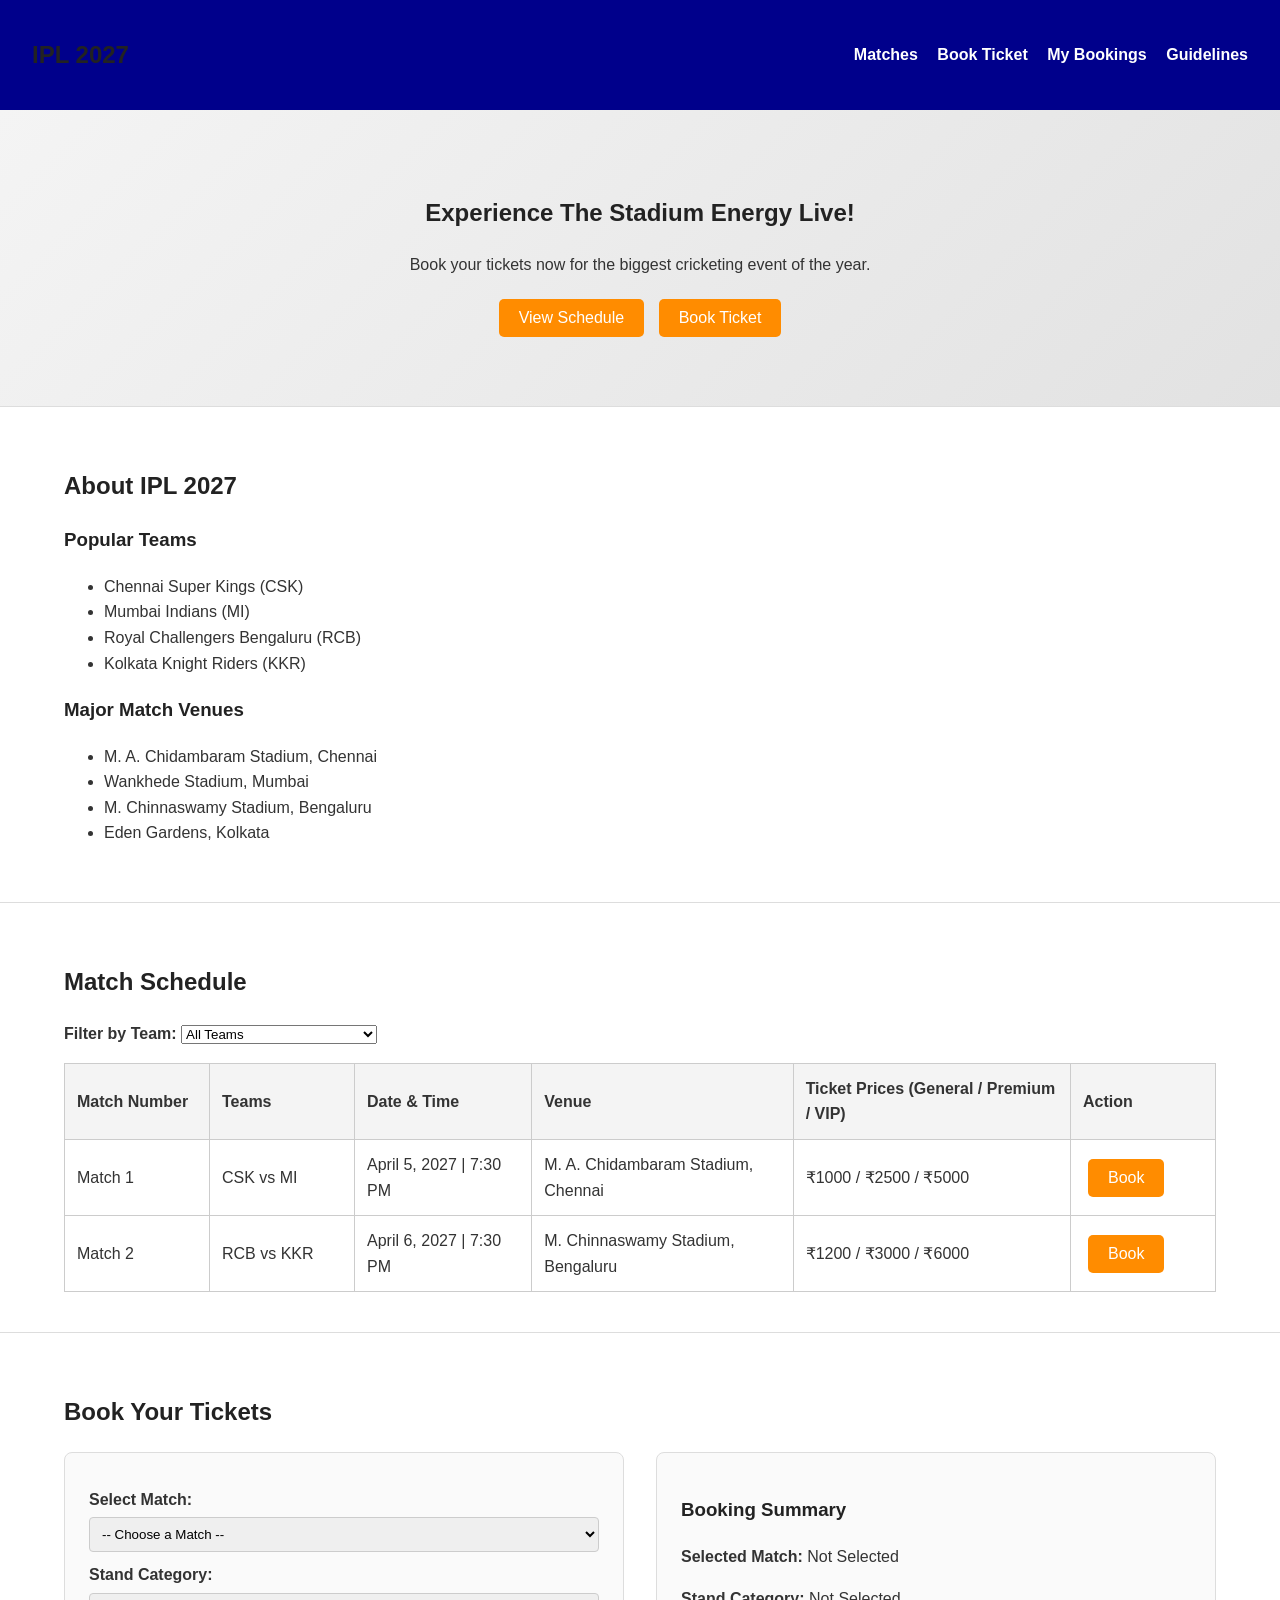
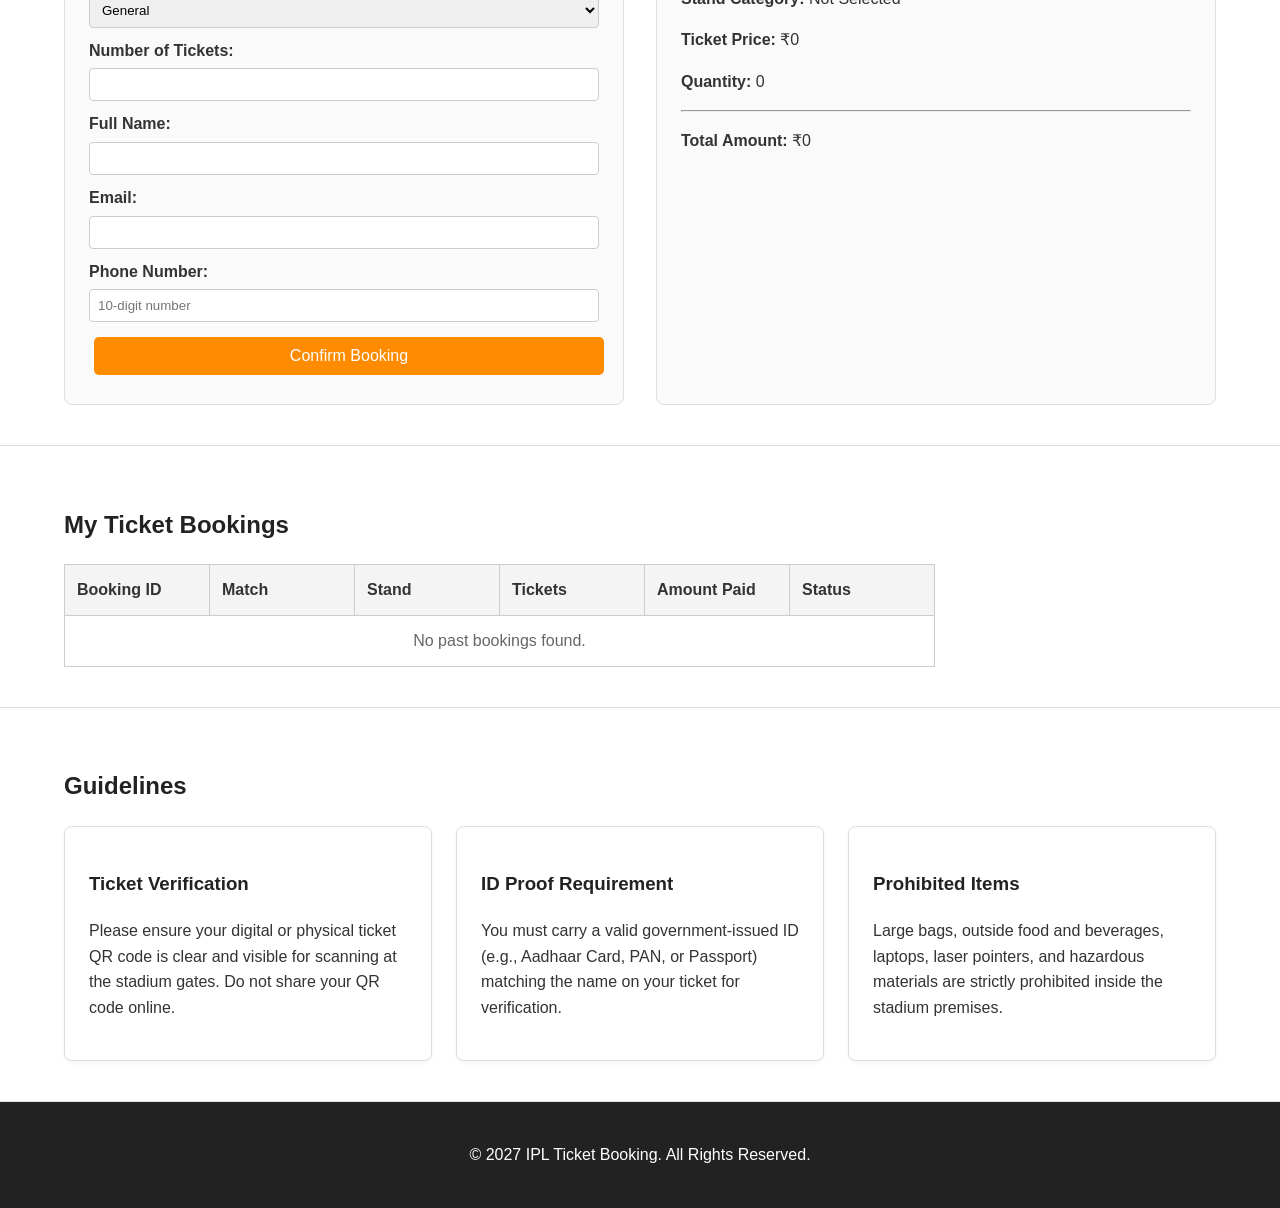
==== index.html @ 69b537b4 "Add styles.css styling and update IPL 2026 ticket booking UI" ====
<!DOCTYPE html>
<html lang="en">
<head>
    <meta charset="UTF-8">
    <meta name="viewport" content="width=device-width, initial-scale=1.0">
    <title>IPL Ticket Booking 2027</title>
    <style>
        /* Basic styling for responsiveness and layout */
        body { font-family: Arial, sans-serif; margin: 0; padding: 0; line-height: 1.6; color: #333; }
        header { background: #00008b; color: #fff; padding: 1rem 2rem; display: flex; justify-content: space-between; align-items: center; flex-wrap: wrap; }
        nav a { color: #fff; margin-left: 15px; text-decoration: none; font-weight: bold; }
        nav a:hover { text-decoration: underline; }
        section { padding: 2.5rem 5%; border-bottom: 1px solid #ddd; }
        h1, h2, h3 { color: #222; }
        
        /* Banner Section */
        #banner { background: linear-gradient(135deg, #f4f4f4, #e2e2e2); text-align: center; padding: 4rem 2rem; }
        button { padding: 10px 20px; margin: 5px; background: #ff8c00; border: none; color: white; cursor: pointer; font-size: 1rem; border-radius: 5px; }
        button:hover { background: #e07b00; }

        /* Tables */
        table { width: 100%; border-collapse: collapse; margin-top: 1rem; overflow-x: auto; display: block; }
        th, td { border: 1px solid #ccc; padding: 12px; text-align: left; min-width: 120px; }
        th { background: #f4f4f4; }

        /* Booking Section */
        .booking-container { display: flex; flex-wrap: wrap; gap: 2rem; margin-top: 1rem; }
        .booking-form, .booking-summary { flex: 1; min-width: 300px; background: #fafafa; padding: 1.5rem; border: 1px solid #ddd; border-radius: 8px; }
        form label { display: block; margin-top: 10px; font-weight: bold; }
        form input, form select { width: 100%; padding: 8px; margin-top: 5px; border: 1px solid #ccc; border-radius: 4px; box-sizing: border-box; }
        
        /* Guidelines Cards */
        .cards { display: flex; gap: 1.5rem; flex-wrap: wrap; margin-top: 1rem; }
        .card { flex: 1; min-width: 250px; background: #fff; padding: 1.5rem; border: 1px solid #ddd; border-radius: 8px; box-shadow: 0 2px 5px rgba(0,0,0,0.05); }

        footer { background: #222; color: #fff; text-align: center; padding: 1.5rem; }
    </style>
</head>
<body>

    <!-- Navigation Bar -->
    <header>
        <h2>IPL 2027</h2>
        <nav>
            <a href="#matches">Matches</a>
            <a href="#book-ticket">Book Ticket</a>
            <a href="#my-bookings">My Bookings</a>
            <a href="#guidelines">Guidelines</a>
        </nav>
    </header>

    <!-- Banner (Hero) Section -->
    <section id="banner">
        <h2>Experience The Stadium Energy Live!</h2>
        <p>Book your tickets now for the biggest cricketing event of the year.</p>
        <button onclick="location.href='#matches'">View Schedule</button>
        <button onclick="location.href='#book-ticket'">Book Ticket</button>
    </section>

    <!-- About IPL 2027 -->
    <section id="about">
        <h2>About IPL 2027</h2>
        
        <h3>Popular Teams</h3>
        <ul>
            <li>Chennai Super Kings (CSK)</li>
            <li>Mumbai Indians (MI)</li>
            <li>Royal Challengers Bengaluru (RCB)</li>
            <li>Kolkata Knight Riders (KKR)</li>
        </ul>

        <h3>Major Match Venues</h3>
        <ul>
            <li>M. A. Chidambaram Stadium, Chennai</li>
            <li>Wankhede Stadium, Mumbai</li>
            <li>M. Chinnaswamy Stadium, Bengaluru</li>
            <li>Eden Gardens, Kolkata</li>
        </ul>
    </section>

    <!-- Match Schedule Section -->
    <section id="matches">
        <h2>Match Schedule</h2>
        
        <label for="team-filter"><strong>Filter by Team: </strong></label>
        <select id="team-filter">
            <option value="all">All Teams</option>
            <option value="csk">Chennai Super Kings</option>
            <option value="mi">Mumbai Indians</option>
            <option value="rcb">Royal Challengers Bengaluru</option>
        </select>

        <table>
            <thead>
                <tr>
                    <th>Match Number</th>
                    <th>Teams</th>
                    <th>Date & Time</th>
                    <th>Venue</th>
                    <th>Ticket Prices (General / Premium / VIP)</th>
                    <th>Action</th>
                </tr>
            </thead>
            <tbody>
                <tr>
                    <td>Match 1</td>
                    <td>CSK vs MI</td>
                    <td>April 5, 2027 | 7:30 PM</td>
                    <td>M. A. Chidambaram Stadium, Chennai</td>
                    <td>₹1000 / ₹2500 / ₹5000</td>
                    <td><button onclick="location.href='#book-ticket'">Book</button></td>
                </tr>
                <tr>
                    <td>Match 2</td>
                    <td>RCB vs KKR</td>
                    <td>April 6, 2027 | 7:30 PM</td>
                    <td>M. Chinnaswamy Stadium, Bengaluru</td>
                    <td>₹1200 / ₹3000 / ₹6000</td>
                    <td><button onclick="location.href='#book-ticket'">Book</button></td>
                </tr>
            </tbody>
        </table>
    </section>

    <!-- Ticket Booking Section -->
    <section id="book-ticket">
        <h2>Book Your Tickets</h2>
        <div class="booking-container">
            
            <!-- Booking Form -->
            <div class="booking-form">
                <form action="#" method="POST">
                    <label for="match-select">Select Match:</label>
                    <select id="match-select" name="match" required>
                        <option value="">-- Choose a Match --</option>
                        <option value="match1">Match 1: CSK vs MI</option>
                        <option value="match2">Match 2: RCB vs KKR</option>
                    </select>

                    <label for="stand-category">Stand Category:</label>
                    <select id="stand-category" name="stand" required>
                        <option value="general">General</option>
                        <option value="premium">Premium</option>
                        <option value="vip">VIP</option>
                    </select>

                    <label for="ticket-count">Number of Tickets:</label>
                    <input type="number" id="ticket-count" name="tickets" min="1" max="10" required>

                    <label for="full-name">Full Name:</label>
                    <input type="text" id="full-name" name="name" required>

                    <label for="email-address">Email:</label>
                    <input type="email" id="email-address" name="email" required>

                    <label for="phone-number">Phone Number:</label>
                    <input type="tel" id="phone-number" name="phone" pattern="[0-9]{10}" placeholder="10-digit number" required>

                    <button type="submit" style="margin-top: 15px; width: 100%;">Confirm Booking</button>
                </form>
            </div>

            <!-- Booking Summary Card -->
            <div class="booking-summary">
                <h3>Booking Summary</h3>
                <p><strong>Selected Match:</strong> <span id="summary-match">Not Selected</span></p>
                <p><strong>Stand Category:</strong> <span id="summary-stand">Not Selected</span></p>
                <p><strong>Ticket Price:</strong> ₹<span id="summary-price">0</span></p>
                <p><strong>Quantity:</strong> <span id="summary-qty">0</span></p>
                <hr>
                <p><strong>Total Amount:</strong> ₹<span id="summary-total">0</span></p>
            </div>

        </div>
    </section>

    <!-- My Ticket Bookings Section -->
    <section id="my-bookings">
        <h2>My Ticket Bookings</h2>
        <table>
            <thead>
                <tr>
                    <th>Booking ID</th>
                    <th>Match</th>
                    <th>Stand</th>
                    <th>Tickets</th>
                    <th>Amount Paid</th>
                    <th>Status</th>
                </tr>
            </thead>
            <tbody>
                <!-- Empty table for future records -->
                <tr>
                    <td colspan="6" style="text-align: center; color: #666;">No past bookings found.</td>
                </tr>
            </tbody>
        </table>
    </section>

    <!-- Guidelines Section -->
    <section id="guidelines">
        <h2>Guidelines</h2>
        <div class="cards">
            <div class="card">
                <h3>Ticket Verification</h3>
                <p>Please ensure your digital or physical ticket QR code is clear and visible for scanning at the stadium gates. Do not share your QR code online.</p>
            </div>
            <div class="card">
                <h3>ID Proof Requirement</h3>
                <p>You must carry a valid government-issued ID (e.g., Aadhaar Card, PAN, or Passport) matching the name on your ticket for verification.</p>
            </div>
            <div class="card">
                <h3>Prohibited Items</h3>
                <p>Large bags, outside food and beverages, laptops, laser pointers, and hazardous materials are strictly prohibited inside the stadium premises.</p>
            </div>
        </div>
    </section>

    <!-- Footer -->
    <footer>
        <p>&copy; 2027 IPL Ticket Booking. All Rights Reserved.</p>
    </footer>

</body>
</html>
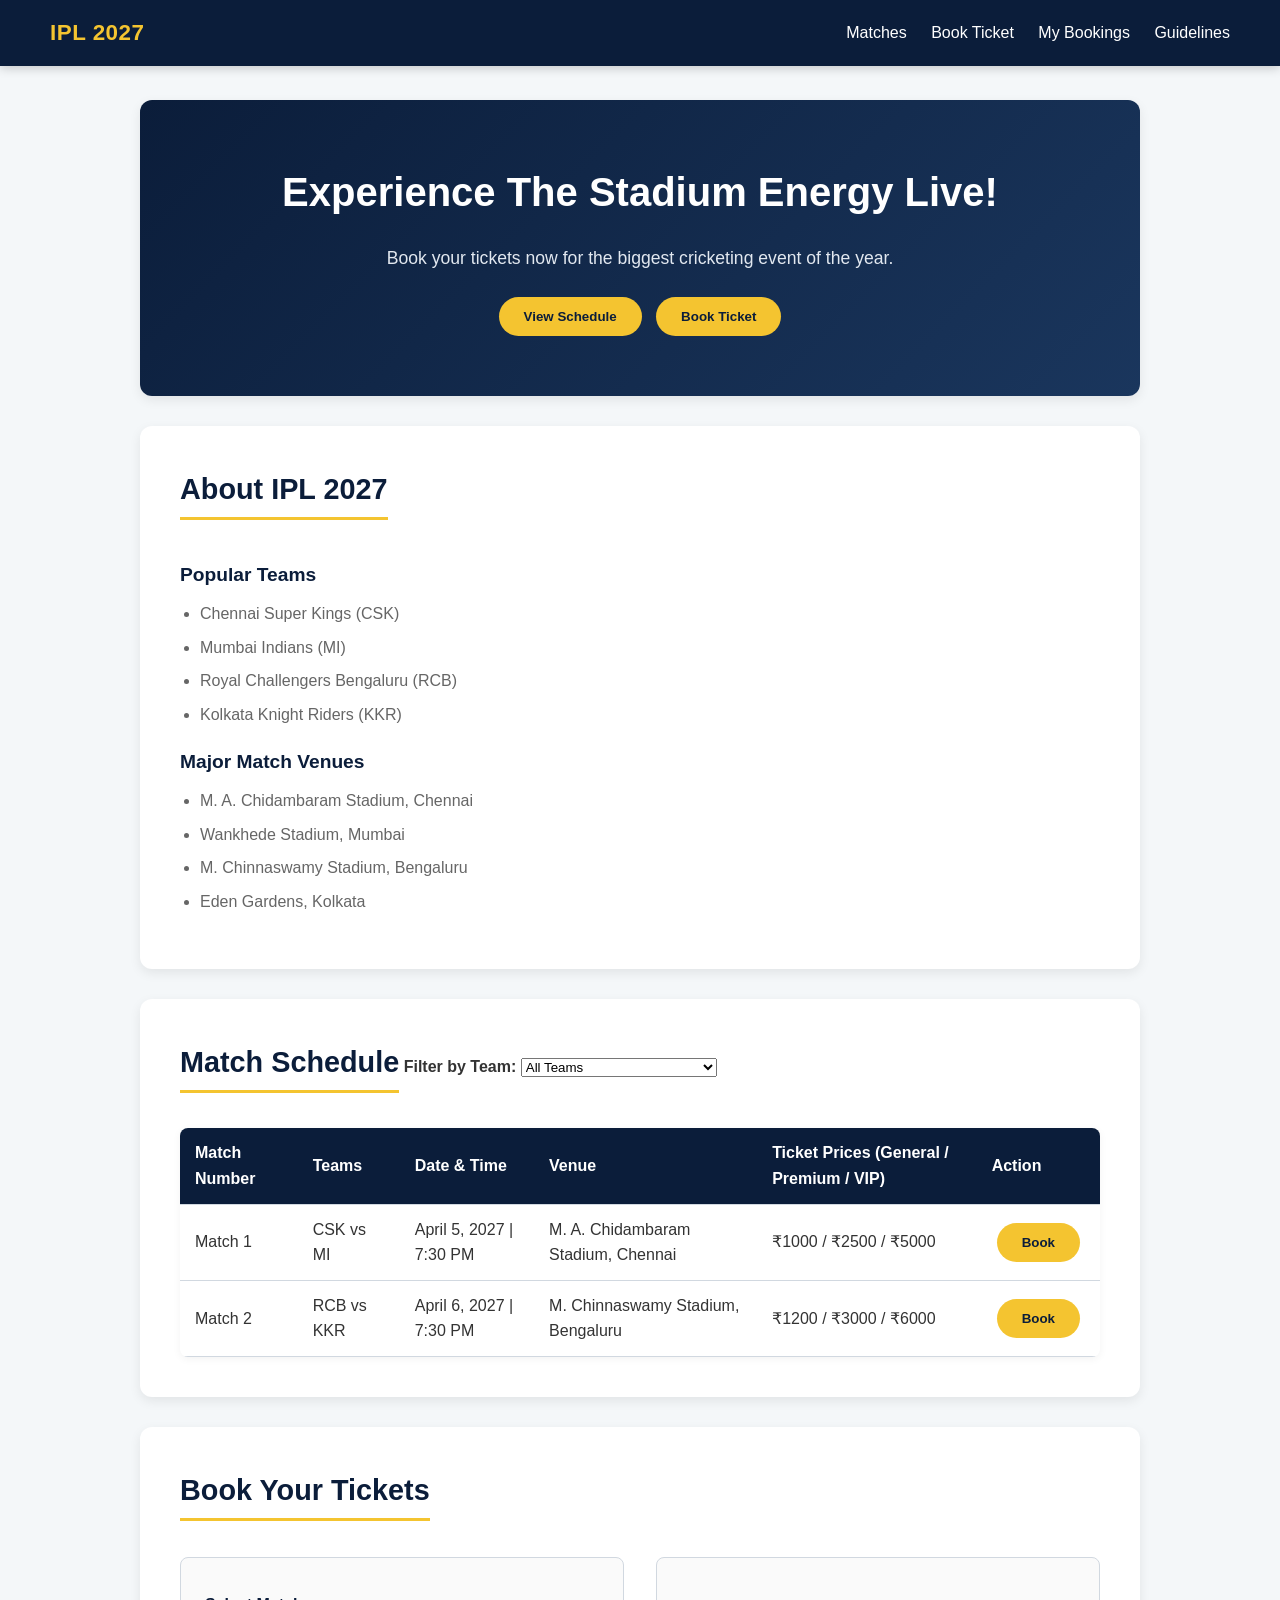
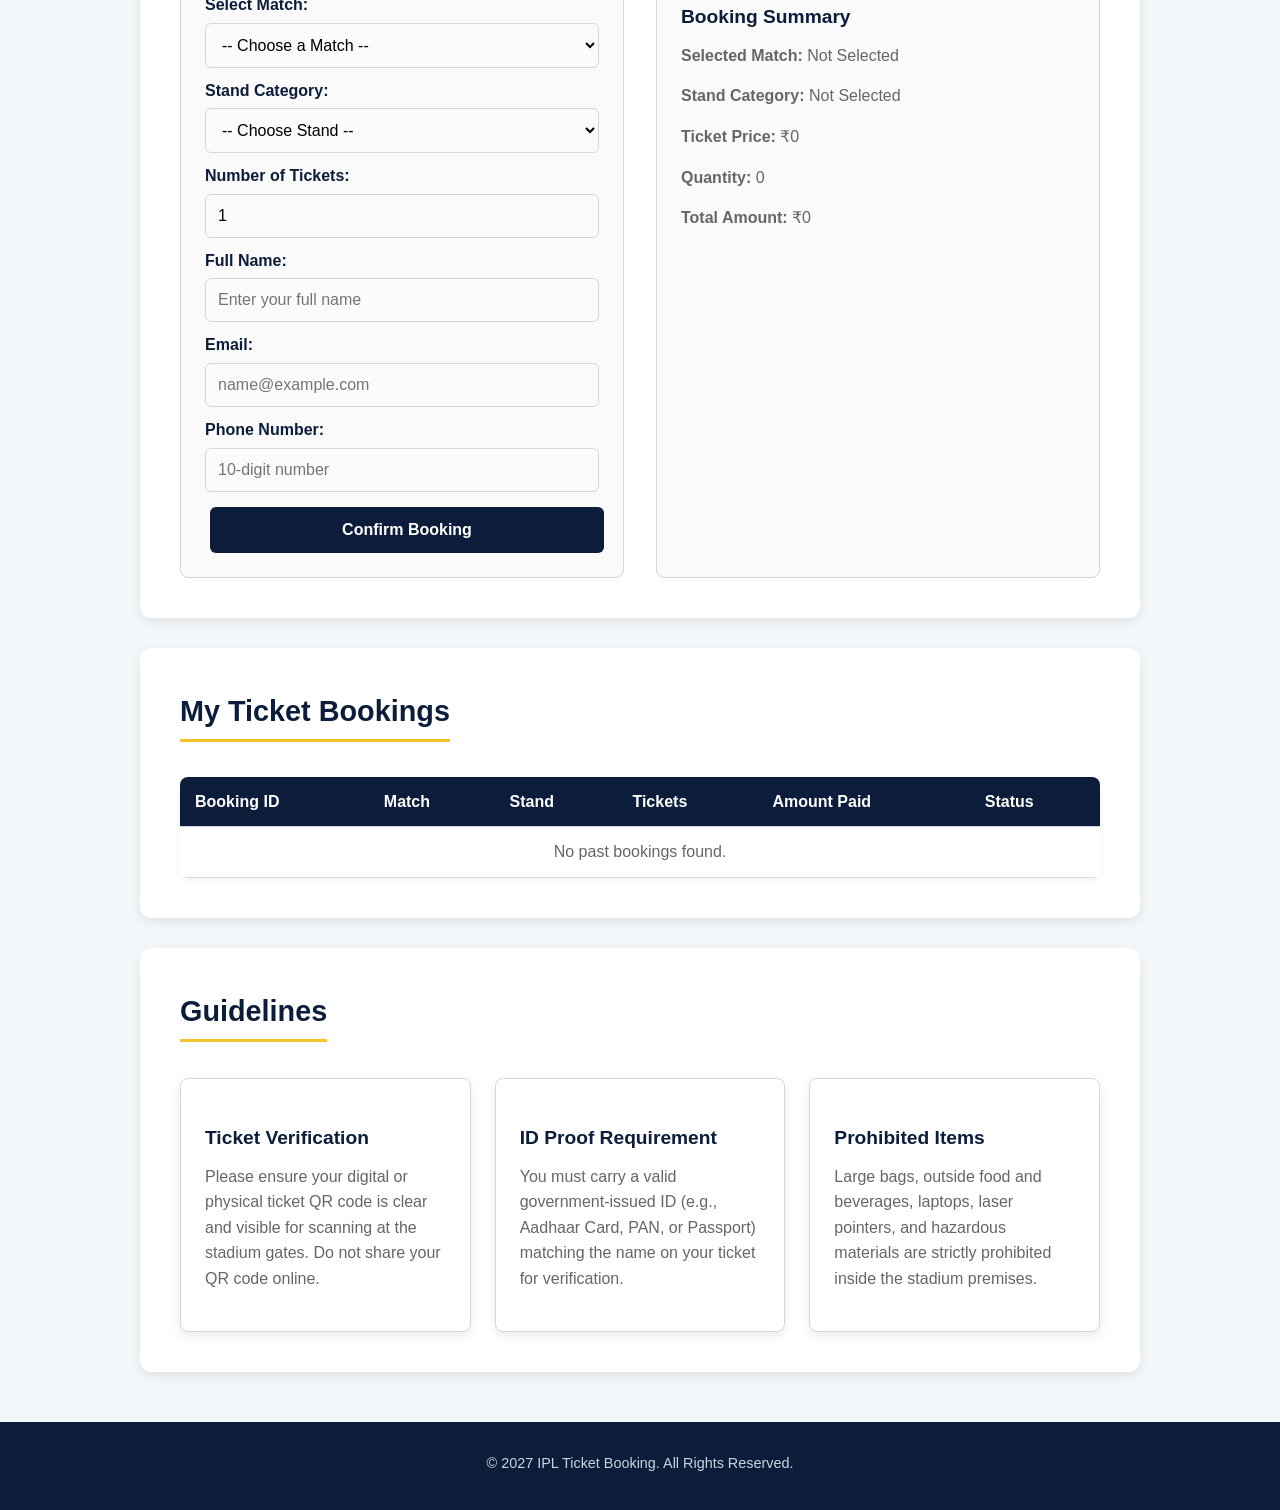
==== commit bd4b87bb: "Update complete IPL 2027 project code with fixed CSS reset and live JS summary" ====
--- a/index.html
+++ b/index.html
@@ -3,38 +3,8 @@
 <head>
     <meta charset="UTF-8">
     <meta name="viewport" content="width=device-width, initial-scale=1.0">
-    <title>IPL Ticket Booking 2027</title>
-    <style>
-        /* Basic styling for responsiveness and layout */
-        body { font-family: Arial, sans-serif; margin: 0; padding: 0; line-height: 1.6; color: #333; }
-        header { background: #00008b; color: #fff; padding: 1rem 2rem; display: flex; justify-content: space-between; align-items: center; flex-wrap: wrap; }
-        nav a { color: #fff; margin-left: 15px; text-decoration: none; font-weight: bold; }
-        nav a:hover { text-decoration: underline; }
-        section { padding: 2.5rem 5%; border-bottom: 1px solid #ddd; }
-        h1, h2, h3 { color: #222; }
-        
-        /* Banner Section */
-        #banner { background: linear-gradient(135deg, #f4f4f4, #e2e2e2); text-align: center; padding: 4rem 2rem; }
-        button { padding: 10px 20px; margin: 5px; background: #ff8c00; border: none; color: white; cursor: pointer; font-size: 1rem; border-radius: 5px; }
-        button:hover { background: #e07b00; }
-
-        /* Tables */
-        table { width: 100%; border-collapse: collapse; margin-top: 1rem; overflow-x: auto; display: block; }
-        th, td { border: 1px solid #ccc; padding: 12px; text-align: left; min-width: 120px; }
-        th { background: #f4f4f4; }
-
-        /* Booking Section */
-        .booking-container { display: flex; flex-wrap: wrap; gap: 2rem; margin-top: 1rem; }
-        .booking-form, .booking-summary { flex: 1; min-width: 300px; background: #fafafa; padding: 1.5rem; border: 1px solid #ddd; border-radius: 8px; }
-        form label { display: block; margin-top: 10px; font-weight: bold; }
-        form input, form select { width: 100%; padding: 8px; margin-top: 5px; border: 1px solid #ccc; border-radius: 4px; box-sizing: border-box; }
-        
-        /* Guidelines Cards */
-        .cards { display: flex; gap: 1.5rem; flex-wrap: wrap; margin-top: 1rem; }
-        .card { flex: 1; min-width: 250px; background: #fff; padding: 1.5rem; border: 1px solid #ddd; border-radius: 8px; box-shadow: 0 2px 5px rgba(0,0,0,0.05); }
-
-        footer { background: #222; color: #fff; text-align: center; padding: 1.5rem; }
-    </style>
+    <title>IPL 2027 Ticket Booking</title>
+    <link rel="stylesheet" href="styles.css">
 </head>
 <body>
 
@@ -129,29 +99,30 @@
             
             <!-- Booking Form -->
             <div class="booking-form">
-                <form action="#" method="POST">
+                <form id="booking-form">
                     <label for="match-select">Select Match:</label>
                     <select id="match-select" name="match" required>
-                        <option value="">-- Choose a Match --</option>
-                        <option value="match1">Match 1: CSK vs MI</option>
-                        <option value="match2">Match 2: RCB vs KKR</option>
+                        <option value="" disabled selected>-- Choose a Match --</option>
+                        <option value="CSK vs MI">Match 1: CSK vs MI (Chennai)</option>
+                        <option value="RCB vs KKR">Match 2: RCB vs KKR (Bengaluru)</option>
                     </select>
 
-                    <label for="stand-category">Stand Category:</label>
-                    <select id="stand-category" name="stand" required>
-                        <option value="general">General</option>
-                        <option value="premium">Premium</option>
-                        <option value="vip">VIP</option>
+                    <label for="stand-select">Stand Category:</label>
+                    <select id="stand-select" name="stand" required>
+                        <option value="" disabled selected>-- Choose Stand --</option>
+                        <option value="General">General</option>
+                        <option value="Premium">Premium</option>
+                        <option value="VIP">VIP</option>
                     </select>
 
-                    <label for="ticket-count">Number of Tickets:</label>
-                    <input type="number" id="ticket-count" name="tickets" min="1" max="10" required>
+                    <label for="ticket-qty">Number of Tickets:</label>
+                    <input type="number" id="ticket-qty" name="tickets" min="1" max="10" value="1" required>
 
                     <label for="full-name">Full Name:</label>
-                    <input type="text" id="full-name" name="name" required>
+                    <input type="text" id="full-name" name="name" required placeholder="Enter your full name">
 
                     <label for="email-address">Email:</label>
-                    <input type="email" id="email-address" name="email" required>
+                    <input type="email" id="email-address" name="email" required placeholder="name@example.com">
 
                     <label for="phone-number">Phone Number:</label>
                     <input type="tel" id="phone-number" name="phone" pattern="[0-9]{10}" placeholder="10-digit number" required>
@@ -163,12 +134,12 @@
             <!-- Booking Summary Card -->
             <div class="booking-summary">
                 <h3>Booking Summary</h3>
-                <p><strong>Selected Match:</strong> <span id="summary-match">Not Selected</span></p>
-                <p><strong>Stand Category:</strong> <span id="summary-stand">Not Selected</span></p>
-                <p><strong>Ticket Price:</strong> ₹<span id="summary-price">0</span></p>
-                <p><strong>Quantity:</strong> <span id="summary-qty">0</span></p>
+                <p><strong>Selected Match:</strong> <span id="sum-match">Not Selected</span></p>
+                <p><strong>Stand Category:</strong> <span id="sum-stand">Not Selected</span></p>
+                <p><strong>Ticket Price:</strong> ₹<span id="sum-price">0</span></p>
+                <p><strong>Quantity:</strong> <span id="sum-qty">0</span></p>
                 <hr>
-                <p><strong>Total Amount:</strong> ₹<span id="summary-total">0</span></p>
+                <p><strong>Total Amount:</strong> ₹<span id="sum-total">0</span></p>
             </div>
 
         </div>
@@ -189,7 +160,6 @@
                 </tr>
             </thead>
             <tbody>
-                <!-- Empty table for future records -->
                 <tr>
                     <td colspan="6" style="text-align: center; color: #666;">No past bookings found.</td>
                 </tr>
@@ -221,5 +191,8 @@
         <p>&copy; 2027 IPL Ticket Booking. All Rights Reserved.</p>
     </footer>
 
+    <!-- JavaScript File -->
+    <script src="app.js"></script>
+
 </body>
 </html>
--- a/styles.css
+++ b/styles.css
@@ -0,0 +1,263 @@
+/* --- CSS Variables & Theme Setup --- */
+:root {
+    --primary-color: #0b1d3a;      /* Deep Royal Blue */
+    --accent-color: #f4c430;       /* Gold / Championship Yellow */
+    --accent-hover: #d4a520;       /* Darker Gold for hover states */
+    --bg-color: #f4f7f9;           /* Light neutral background */
+    --card-bg: #ffffff;            /* White card background */
+    --text-color: #333333;         /* Dark grey text */
+    --text-light: #666666;         /* Muted text */
+    --border-color: #d1d8e0;       /* Light border */
+    --shadow: 0 4px 12px rgba(0, 0, 0, 0.08);
+}
+
+/* --- Global Styles --- */
+* {
+    margin: 0;
+    padding: 0;
+    box-sizing: border-box;
+}
+
+body {
+    font-family: 'Segoe UI', Tahoma, Geneva, Verdana, sans-serif;
+    background-color: var(--bg-color);
+    color: var(--text-color);
+    line-height: 1.6;
+    padding-top: 80px; /* Space for fixed header */
+}
+
+hr {
+    display: none;
+}
+
+/* --- Navigation Bar (Fixed Position) --- */
+header {
+    position: fixed;
+    top: 0;
+    left: 0;
+    width: 100%;
+    background-color: var(--primary-color);
+    color: #ffffff;
+    display: flex;
+    justify-content: space-between;
+    align-items: center;
+    padding: 15px 50px;
+    z-index: 1000;
+    box-shadow: 0 2px 10px rgba(0, 0, 0, 0.2);
+}
+
+header h2 {
+    font-size: 1.4rem;
+    font-weight: 700;
+    color: var(--accent-color);
+    letter-spacing: 0.5px;
+}
+
+nav a {
+    color: #ffffff;
+    text-decoration: none;
+    margin-left: 20px;
+    font-weight: 500;
+    transition: color 0.3s ease;
+}
+
+nav a:hover {
+    color: var(--accent-color);
+}
+
+/* --- Sections & Layout Cards --- */
+section {
+    max-width: 1000px;
+    margin: 30px auto;
+    background-color: var(--card-bg);
+    padding: 40px;
+    border-radius: 12px;
+    box-shadow: var(--shadow);
+}
+
+section h2 {
+    color: var(--primary-color);
+    margin-bottom: 20px;
+    font-size: 1.8rem;
+    border-bottom: 3px solid var(--accent-color);
+    display: inline-block;
+    padding-bottom: 5px;
+}
+
+section h3 {
+    color: var(--primary-color);
+    margin-top: 20px;
+    margin-bottom: 10px;
+    font-size: 1.2rem;
+}
+
+p, ul {
+    margin-bottom: 15px;
+    color: var(--text-light);
+}
+
+ul {
+    padding-left: 20px;
+}
+
+ul li {
+    margin-bottom: 8px;
+}
+
+/* --- Hero (Banner) Section --- */
+#banner {
+    background: linear-gradient(135deg, var(--primary-color), #1a365d);
+    color: #ffffff;
+    text-align: center;
+    padding: 60px 20px;
+    margin-top: 20px;
+}
+
+#banner h2 {
+    font-size: 2.5rem;
+    color: #ffffff;
+    margin-bottom: 15px;
+    border-bottom: none;
+}
+
+#banner p {
+    color: #e2e8f0;
+    font-size: 1.1rem;
+    margin-bottom: 25px;
+}
+
+#banner button, button {
+    background-color: var(--accent-color);
+    color: var(--primary-color);
+    padding: 12px 25px;
+    border-radius: 30px;
+    border: none;
+    font-weight: 700;
+    cursor: pointer;
+    margin: 0 5px;
+    transition: background-color 0.3s ease, transform 0.2s ease;
+}
+
+#banner button:hover, button:hover {
+    background-color: var(--accent-hover);
+    transform: translateY(-2px);
+}
+
+/* --- Tables (Match Schedule & Bookings) --- */
+table {
+    width: 100%;
+    border-collapse: collapse;
+    margin-top: 15px;
+    background-color: #ffffff;
+    border-radius: 8px;
+    overflow: hidden;
+    box-shadow: 0 2px 8px rgba(0,0,0,0.05);
+}
+
+th, td {
+    padding: 12px 15px;
+    text-align: left;
+    border-bottom: 1px solid var(--border-color);
+}
+
+th {
+    background-color: var(--primary-color);
+    color: #ffffff;
+    font-weight: 600;
+}
+
+tr:hover {
+    background-color: #f8fafc;
+}
+
+/* --- Booking Section Layout --- */
+.booking-container {
+    display: flex;
+    flex-wrap: wrap;
+    gap: 2rem;
+    margin-top: 1rem;
+}
+
+.booking-form, .booking-summary {
+    flex: 1;
+    min-width: 300px;
+    background: #fafafa;
+    padding: 1.5rem;
+    border: 1px solid var(--border-color);
+    border-radius: 8px;
+}
+
+form label {
+    display: block;
+    margin-top: 10px;
+    font-weight: 600;
+    color: var(--primary-color);
+}
+
+form input, form select {
+    width: 100%;
+    padding: 12px;
+    margin-top: 5px;
+    border: 1px solid var(--border-color);
+    border-radius: 6px;
+    font-size: 1rem;
+    background-color: #fafbfc;
+    transition: border-color 0.3s ease;
+}
+
+form input:focus, form select:focus {
+    outline: none;
+    border-color: var(--primary-color);
+    background-color: #ffffff;
+}
+
+button[type="submit"] {
+    background-color: var(--primary-color);
+    color: #ffffff;
+    padding: 14px;
+    border: none;
+    border-radius: 6px;
+    font-size: 1rem;
+    font-weight: 700;
+    cursor: pointer;
+    width: 100%;
+    margin-top: 15px;
+    transition: background-color 0.3s ease;
+}
+
+button[type="submit"]:hover {
+    background-color: #1a365d;
+}
+
+/* --- Guidelines Cards --- */
+.cards {
+    display: flex;
+    gap: 1.5rem;
+    flex-wrap: wrap;
+    margin-top: 1rem;
+}
+
+.card {
+    flex: 1;
+    min-width: 250px;
+    background: #fff;
+    padding: 1.5rem;
+    border: 1px solid var(--border-color);
+    border-radius: 8px;
+    box-shadow: var(--shadow);
+}
+
+/* --- Footer --- */
+footer {
+    background-color: var(--primary-color);
+    color: #ffffff;
+    text-align: center;
+    padding: 30px;
+    margin-top: 50px;
+    font-size: 0.9rem;
+}
+
+footer p {
+    color: #cbd5e1;
+    margin-bottom: 5px;
+}
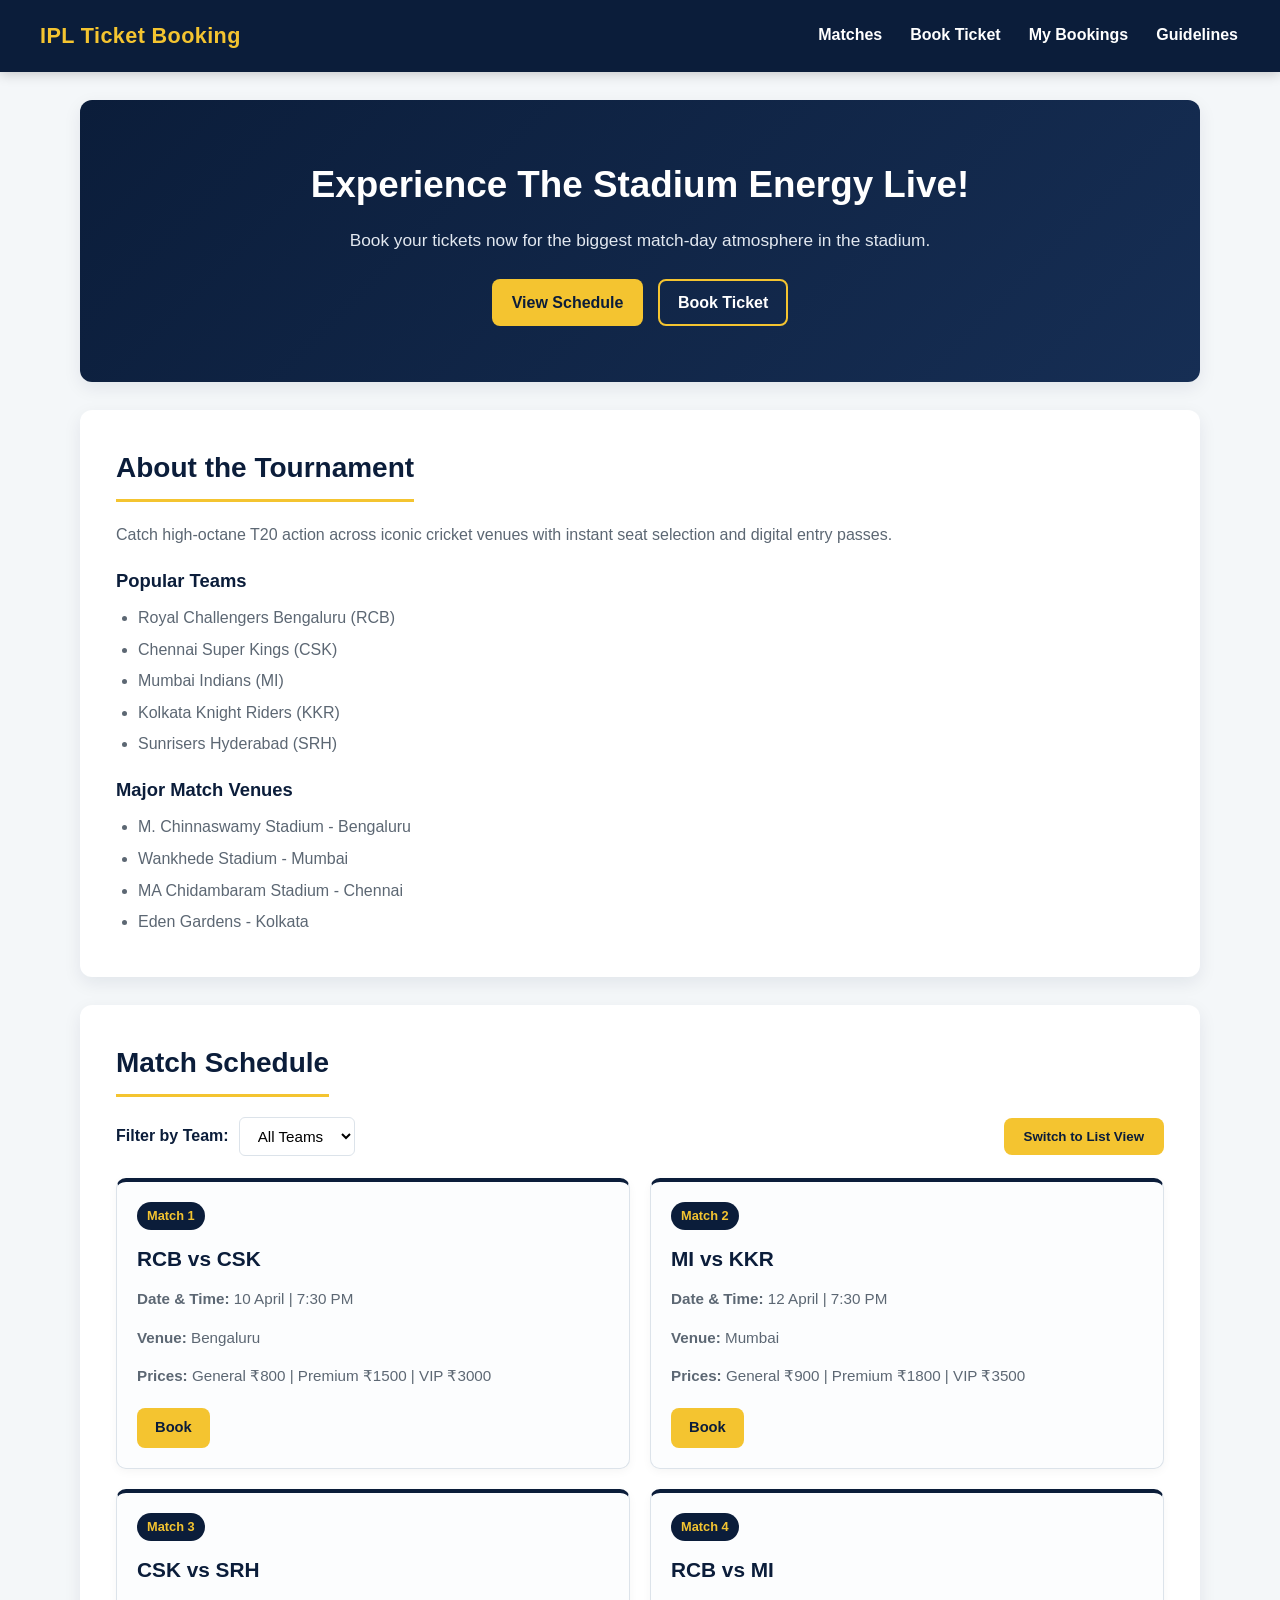
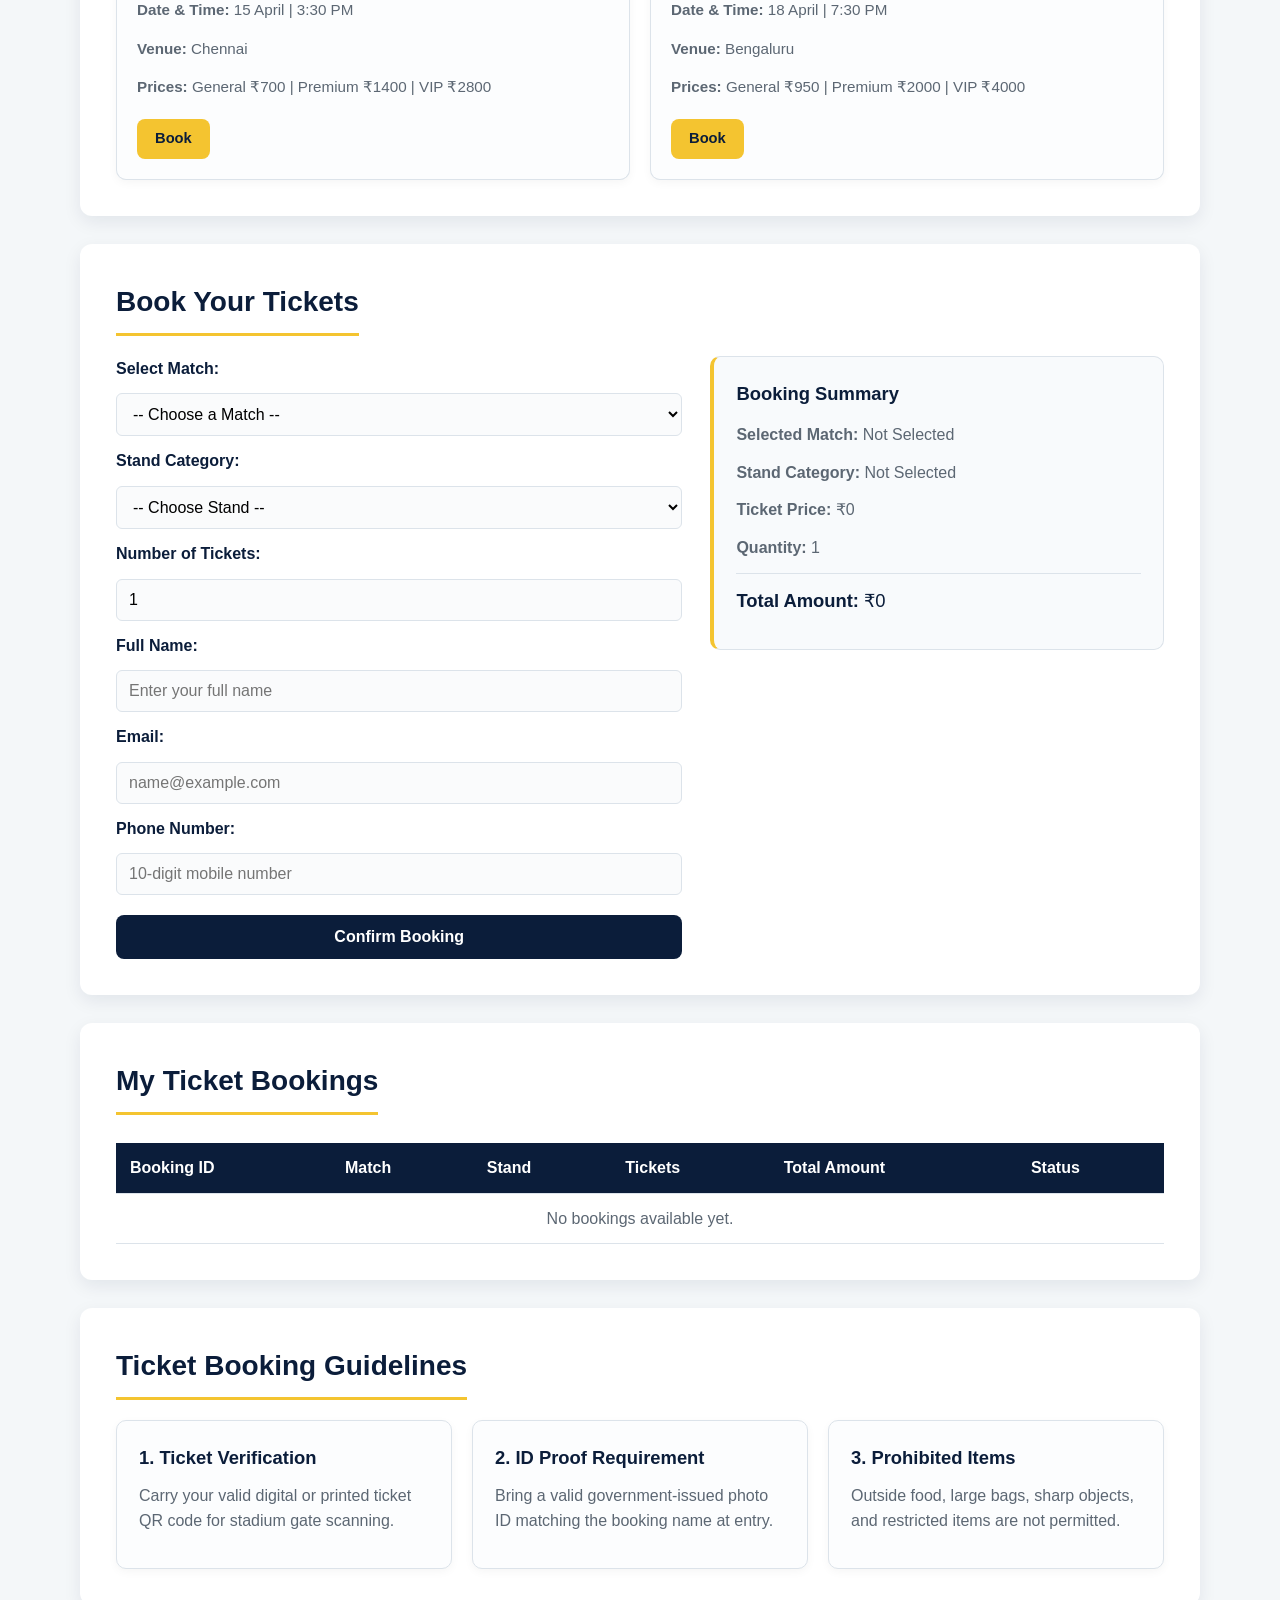
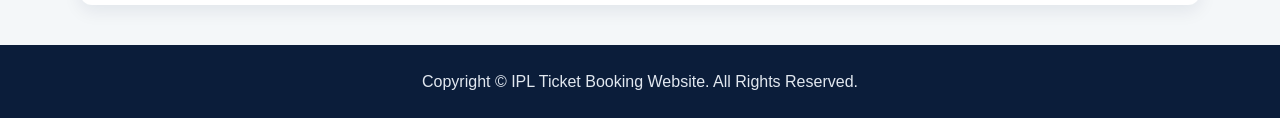
==== commit 90b77426: "Complete Activity 8: Responsive Grid/Flexbox layout, team filter, view toggle, and mobile menu" ====
--- a/index.html
+++ b/index.html
@@ -3,15 +3,20 @@
 <head>
     <meta charset="UTF-8">
     <meta name="viewport" content="width=device-width, initial-scale=1.0">
-    <title>IPL 2027 Ticket Booking</title>
+    <title>IPL Ticket Booking</title>
     <link rel="stylesheet" href="styles.css">
 </head>
 <body>
 
-    <!-- Navigation Bar -->
+    <!-- Navigation Bar (Flexbox + Mobile Hamburger) -->
     <header>
-        <h2>IPL 2027</h2>
-        <nav>
+        <div class="logo">IPL Ticket Booking</div>
+
+        <button type="button" class="hamburger" id="hamburger-btn" aria-label="Toggle navigation" aria-expanded="false">
+            &#9776;
+        </button>
+
+        <nav id="main-nav">
             <a href="#matches">Matches</a>
             <a href="#book-ticket">Book Ticket</a>
             <a href="#my-bookings">My Bookings</a>
@@ -19,180 +24,195 @@
         </nav>
     </header>
 
-    <!-- Banner (Hero) Section -->
+    <!-- Hero (Banner) Section -->
     <section id="banner">
-        <h2>Experience The Stadium Energy Live!</h2>
-        <p>Book your tickets now for the biggest cricketing event of the year.</p>
-        <button onclick="location.href='#matches'">View Schedule</button>
-        <button onclick="location.href='#book-ticket'">Book Ticket</button>
-    </section>
-
-    <!-- About IPL 2027 -->
+        <h1>Experience The Stadium Energy Live!</h1>
+        <p>Book your tickets now for the biggest match-day atmosphere in the stadium.</p>
+        <a href="#matches" class="btn-primary">View Schedule</a>
+        <a href="#book-ticket" class="btn-secondary">Book Ticket</a>
+    </section>
+
+    <!-- About Section -->
     <section id="about">
-        <h2>About IPL 2027</h2>
-        
+        <h2>About the Tournament</h2>
+        <p>Catch high-octane T20 action across iconic cricket venues with instant seat selection and digital entry passes.</p>
+
         <h3>Popular Teams</h3>
         <ul>
+            <li>Royal Challengers Bengaluru (RCB)</li>
             <li>Chennai Super Kings (CSK)</li>
             <li>Mumbai Indians (MI)</li>
-            <li>Royal Challengers Bengaluru (RCB)</li>
             <li>Kolkata Knight Riders (KKR)</li>
+            <li>Sunrisers Hyderabad (SRH)</li>
         </ul>
 
         <h3>Major Match Venues</h3>
         <ul>
-            <li>M. A. Chidambaram Stadium, Chennai</li>
-            <li>Wankhede Stadium, Mumbai</li>
-            <li>M. Chinnaswamy Stadium, Bengaluru</li>
-            <li>Eden Gardens, Kolkata</li>
+            <li>M. Chinnaswamy Stadium - Bengaluru</li>
+            <li>Wankhede Stadium - Mumbai</li>
+            <li>MA Chidambaram Stadium - Chennai</li>
+            <li>Eden Gardens - Kolkata</li>
         </ul>
     </section>
 
-    <!-- Match Schedule Section -->
+    <!-- Match Schedule Section (CSS Grid Cards + Filter + Grid/List Toggle) -->
     <section id="matches">
         <h2>Match Schedule</h2>
-        
-        <label for="team-filter"><strong>Filter by Team: </strong></label>
-        <select id="team-filter">
-            <option value="all">All Teams</option>
-            <option value="csk">Chennai Super Kings</option>
-            <option value="mi">Mumbai Indians</option>
-            <option value="rcb">Royal Challengers Bengaluru</option>
-        </select>
-
-        <table>
-            <thead>
-                <tr>
-                    <th>Match Number</th>
-                    <th>Teams</th>
-                    <th>Date & Time</th>
-                    <th>Venue</th>
-                    <th>Ticket Prices (General / Premium / VIP)</th>
-                    <th>Action</th>
-                </tr>
-            </thead>
-            <tbody>
-                <tr>
-                    <td>Match 1</td>
-                    <td>CSK vs MI</td>
-                    <td>April 5, 2027 | 7:30 PM</td>
-                    <td>M. A. Chidambaram Stadium, Chennai</td>
-                    <td>₹1000 / ₹2500 / ₹5000</td>
-                    <td><button onclick="location.href='#book-ticket'">Book</button></td>
-                </tr>
-                <tr>
-                    <td>Match 2</td>
-                    <td>RCB vs KKR</td>
-                    <td>April 6, 2027 | 7:30 PM</td>
-                    <td>M. Chinnaswamy Stadium, Bengaluru</td>
-                    <td>₹1200 / ₹3000 / ₹6000</td>
-                    <td><button onclick="location.href='#book-ticket'">Book</button></td>
-                </tr>
-            </tbody>
-        </table>
+
+        <div class="schedule-controls">
+            <div class="filter-group">
+                <label for="team-filter">Filter by Team:</label>
+                <select id="team-filter">
+                    <option value="ALL">All Teams</option>
+                    <option value="RCB">RCB</option>
+                    <option value="CSK">CSK</option>
+                    <option value="MI">MI</option>
+                    <option value="KKR">KKR</option>
+                    <option value="SRH">SRH</option>
+                </select>
+            </div>
+
+            <button type="button" id="view-toggle-btn" class="btn-toggle">Switch to List View</button>
+        </div>
+
+        <div class="matches-grid" id="matches-container">
+            <article class="match-card" data-teams="RCB CSK">
+                <span class="match-badge">Match 1</span>
+                <h3>RCB vs CSK</h3>
+                <p class="match-meta"><strong>Date &amp; Time:</strong> 10 April | 7:30 PM</p>
+                <p class="match-meta"><strong>Venue:</strong> Bengaluru</p>
+                <p class="match-prices"><strong>Prices:</strong> General ₹800 | Premium ₹1500 | VIP ₹3000</p>
+                <a href="#book-ticket" class="book-match-btn" data-match="RCB vs CSK">Book</a>
+            </article>
+
+            <article class="match-card" data-teams="MI KKR">
+                <span class="match-badge">Match 2</span>
+                <h3>MI vs KKR</h3>
+                <p class="match-meta"><strong>Date &amp; Time:</strong> 12 April | 7:30 PM</p>
+                <p class="match-meta"><strong>Venue:</strong> Mumbai</p>
+                <p class="match-prices"><strong>Prices:</strong> General ₹900 | Premium ₹1800 | VIP ₹3500</p>
+                <a href="#book-ticket" class="book-match-btn" data-match="MI vs KKR">Book</a>
+            </article>
+
+            <article class="match-card" data-teams="CSK SRH">
+                <span class="match-badge">Match 3</span>
+                <h3>CSK vs SRH</h3>
+                <p class="match-meta"><strong>Date &amp; Time:</strong> 15 April | 3:30 PM</p>
+                <p class="match-meta"><strong>Venue:</strong> Chennai</p>
+                <p class="match-prices"><strong>Prices:</strong> General ₹700 | Premium ₹1400 | VIP ₹2800</p>
+                <a href="#book-ticket" class="book-match-btn" data-match="CSK vs SRH">Book</a>
+            </article>
+
+            <article class="match-card" data-teams="RCB MI">
+                <span class="match-badge">Match 4</span>
+                <h3>RCB vs MI</h3>
+                <p class="match-meta"><strong>Date &amp; Time:</strong> 18 April | 7:30 PM</p>
+                <p class="match-meta"><strong>Venue:</strong> Bengaluru</p>
+                <p class="match-prices"><strong>Prices:</strong> General ₹950 | Premium ₹2000 | VIP ₹4000</p>
+                <a href="#book-ticket" class="book-match-btn" data-match="RCB vs MI">Book</a>
+            </article>
+        </div>
     </section>
 
     <!-- Ticket Booking Section -->
     <section id="book-ticket">
         <h2>Book Your Tickets</h2>
+
         <div class="booking-container">
-            
-            <!-- Booking Form -->
-            <div class="booking-form">
-                <form id="booking-form">
-                    <label for="match-select">Select Match:</label>
-                    <select id="match-select" name="match" required>
-                        <option value="" disabled selected>-- Choose a Match --</option>
-                        <option value="CSK vs MI">Match 1: CSK vs MI (Chennai)</option>
-                        <option value="RCB vs KKR">Match 2: RCB vs KKR (Bengaluru)</option>
-                    </select>
-
-                    <label for="stand-select">Stand Category:</label>
-                    <select id="stand-select" name="stand" required>
-                        <option value="" disabled selected>-- Choose Stand --</option>
-                        <option value="General">General</option>
-                        <option value="Premium">Premium</option>
-                        <option value="VIP">VIP</option>
-                    </select>
-
-                    <label for="ticket-qty">Number of Tickets:</label>
-                    <input type="number" id="ticket-qty" name="tickets" min="1" max="10" value="1" required>
-
-                    <label for="full-name">Full Name:</label>
-                    <input type="text" id="full-name" name="name" required placeholder="Enter your full name">
-
-                    <label for="email-address">Email:</label>
-                    <input type="email" id="email-address" name="email" required placeholder="name@example.com">
-
-                    <label for="phone-number">Phone Number:</label>
-                    <input type="tel" id="phone-number" name="phone" pattern="[0-9]{10}" placeholder="10-digit number" required>
-
-                    <button type="submit" style="margin-top: 15px; width: 100%;">Confirm Booking</button>
-                </form>
-            </div>
+            <form id="booking-form" class="booking-form">
+                <label for="match-select">Select Match:</label>
+                <select id="match-select" name="match" required>
+                    <option value="" disabled selected>-- Choose a Match --</option>
+                    <option value="RCB vs CSK">RCB vs CSK (Bengaluru)</option>
+                    <option value="MI vs KKR">MI vs KKR (Mumbai)</option>
+                    <option value="CSK vs SRH">CSK vs SRH (Chennai)</option>
+                    <option value="RCB vs MI">RCB vs MI (Bengaluru)</option>
+                </select>
+
+                <label for="stand-select">Stand Category:</label>
+                <select id="stand-select" name="stand" required>
+                    <option value="" disabled selected>-- Choose Stand --</option>
+                    <option value="General">General</option>
+                    <option value="Premium">Premium</option>
+                    <option value="VIP">VIP</option>
+                </select>
+
+                <label for="ticket-qty">Number of Tickets:</label>
+                <input type="number" id="ticket-qty" name="tickets" min="1" max="10" value="1" required>
+
+                <label for="full-name">Full Name:</label>
+                <input type="text" id="full-name" name="name" minlength="3" required placeholder="Enter your full name">
+
+                <label for="email-address">Email:</label>
+                <input type="email" id="email-address" name="email" required placeholder="name@example.com">
+
+                <label for="phone-number">Phone Number:</label>
+                <input type="tel" id="phone-number" name="phone" pattern="[0-9]{10}" placeholder="10-digit mobile number" required>
+
+                <button type="submit" class="btn-submit">Confirm Booking</button>
+            </form>
 
             <!-- Booking Summary Card -->
-            <div class="booking-summary">
+            <aside class="booking-summary" id="summary-section">
                 <h3>Booking Summary</h3>
                 <p><strong>Selected Match:</strong> <span id="sum-match">Not Selected</span></p>
                 <p><strong>Stand Category:</strong> <span id="sum-stand">Not Selected</span></p>
-                <p><strong>Ticket Price:</strong> ₹<span id="sum-price">0</span></p>
+                <p><strong>Ticket Price:</strong> <span id="sum-price">₹0</span></p>
                 <p><strong>Quantity:</strong> <span id="sum-qty">0</span></p>
                 <hr>
-                <p><strong>Total Amount:</strong> ₹<span id="sum-total">0</span></p>
-            </div>
-
+                <p class="summary-total"><strong>Total Amount:</strong> <span id="sum-total">₹0</span></p>
+            </aside>
         </div>
     </section>
 
     <!-- My Ticket Bookings Section -->
     <section id="my-bookings">
         <h2>My Ticket Bookings</h2>
-        <table>
-            <thead>
-                <tr>
-                    <th>Booking ID</th>
-                    <th>Match</th>
-                    <th>Stand</th>
-                    <th>Tickets</th>
-                    <th>Amount Paid</th>
-                    <th>Status</th>
-                </tr>
-            </thead>
-            <tbody>
-                <tr>
-                    <td colspan="6" style="text-align: center; color: #666;">No past bookings found.</td>
-                </tr>
-            </tbody>
-        </table>
-    </section>
-
-    <!-- Guidelines Section -->
+        <div class="table-wrapper">
+            <table>
+                <thead>
+                    <tr>
+                        <th>Booking ID</th>
+                        <th>Match</th>
+                        <th>Stand</th>
+                        <th>Tickets</th>
+                        <th>Total Amount</th>
+                        <th>Status</th>
+                    </tr>
+                </thead>
+                <tbody id="bookings-tbody">
+                    <tr id="empty-bookings-row">
+                        <td colspan="6" class="empty-cell">No bookings available yet.</td>
+                    </tr>
+                </tbody>
+            </table>
+        </div>
+    </section>
+
+    <!-- Guidelines Section (3-Column CSS Grid) -->
     <section id="guidelines">
-        <h2>Guidelines</h2>
+        <h2>Ticket Booking Guidelines</h2>
         <div class="cards">
-            <div class="card">
-                <h3>Ticket Verification</h3>
-                <p>Please ensure your digital or physical ticket QR code is clear and visible for scanning at the stadium gates. Do not share your QR code online.</p>
-            </div>
-            <div class="card">
-                <h3>ID Proof Requirement</h3>
-                <p>You must carry a valid government-issued ID (e.g., Aadhaar Card, PAN, or Passport) matching the name on your ticket for verification.</p>
-            </div>
-            <div class="card">
-                <h3>Prohibited Items</h3>
-                <p>Large bags, outside food and beverages, laptops, laser pointers, and hazardous materials are strictly prohibited inside the stadium premises.</p>
-            </div>
+            <article class="card">
+                <h3>1. Ticket Verification</h3>
+                <p>Carry your valid digital or printed ticket QR code for stadium gate scanning.</p>
+            </article>
+            <article class="card">
+                <h3>2. ID Proof Requirement</h3>
+                <p>Bring a valid government-issued photo ID matching the booking name at entry.</p>
+            </article>
+            <article class="card">
+                <h3>3. Prohibited Items</h3>
+                <p>Outside food, large bags, sharp objects, and restricted items are not permitted.</p>
+            </article>
         </div>
     </section>
 
     <!-- Footer -->
     <footer>
-        <p>&copy; 2027 IPL Ticket Booking. All Rights Reserved.</p>
+        <p>Copyright &copy; IPL Ticket Booking Website. All Rights Reserved.</p>
     </footer>
 
-    <!-- JavaScript File -->
     <script src="app.js"></script>
-
 </body>
 </html>
--- a/styles.css
+++ b/styles.css
@@ -1,21 +1,26 @@
 /* --- CSS Variables & Theme Setup --- */
 :root {
-    --primary-color: #0b1d3a;      /* Deep Royal Blue */
-    --accent-color: #f4c430;       /* Gold / Championship Yellow */
-    --accent-hover: #d4a520;       /* Darker Gold for hover states */
-    --bg-color: #f4f7f9;           /* Light neutral background */
-    --card-bg: #ffffff;            /* White card background */
-    --text-color: #333333;         /* Dark grey text */
-    --text-light: #666666;         /* Muted text */
-    --border-color: #d1d8e0;       /* Light border */
-    --shadow: 0 4px 12px rgba(0, 0, 0, 0.08);
-}
-
-/* --- Global Styles --- */
+    --primary-color: #0b1d3a;
+    --secondary-color: #162e54;
+    --accent-color: #f4c430;
+    --accent-hover: #d8a91e;
+    --bg-color: #f4f7f9;
+    --card-bg: #ffffff;
+    --text-color: #222831;
+    --text-light: #5c6773;
+    --border-color: #dce3ea;
+    --shadow: 0 6px 18px rgba(11, 29, 58, 0.08);
+}
+
+/* --- Global Reset --- */
 * {
     margin: 0;
     padding: 0;
     box-sizing: border-box;
+}
+
+html {
+    scroll-behavior: smooth;
 }
 
 body {
@@ -23,228 +28,383 @@
     background-color: var(--bg-color);
     color: var(--text-color);
     line-height: 1.6;
-    padding-top: 80px; /* Space for fixed header */
-}
-
-hr {
-    display: none;
-}
-
-/* --- Navigation Bar (Fixed Position) --- */
+    padding-top: 72px;
+}
+
+/* --- Navigation Bar (Flexbox) --- */
 header {
     position: fixed;
     top: 0;
     left: 0;
     width: 100%;
+    min-height: 72px;
     background-color: var(--primary-color);
     color: #ffffff;
     display: flex;
     justify-content: space-between;
     align-items: center;
-    padding: 15px 50px;
+    padding: 12px 40px;
     z-index: 1000;
-    box-shadow: 0 2px 10px rgba(0, 0, 0, 0.2);
-}
-
-header h2 {
-    font-size: 1.4rem;
+    box-shadow: 0 2px 12px rgba(0, 0, 0, 0.2);
+}
+
+.logo {
+    font-size: 1.35rem;
     font-weight: 700;
     color: var(--accent-color);
-    letter-spacing: 0.5px;
+    letter-spacing: 0.4px;
+}
+
+nav {
+    display: flex;
+    align-items: center;
+    gap: 24px;
 }
 
 nav a {
     color: #ffffff;
     text-decoration: none;
-    margin-left: 20px;
-    font-weight: 500;
-    transition: color 0.3s ease;
+    font-weight: 600;
+    padding: 6px 2px;
+    border-bottom: 2px solid transparent;
+    transition: color 0.25s ease, border-color 0.25s ease;
 }
 
 nav a:hover {
     color: var(--accent-color);
-}
-
-/* --- Sections & Layout Cards --- */
+    border-bottom-color: var(--accent-color);
+}
+
+.hamburger {
+    display: none;
+    background: transparent;
+    color: #ffffff;
+    border: 1px solid rgba(255, 255, 255, 0.35);
+    border-radius: 6px;
+    font-size: 1.4rem;
+    line-height: 1;
+    padding: 6px 12px;
+    cursor: pointer;
+}
+
+/* --- Main Sections --- */
 section {
-    max-width: 1000px;
-    margin: 30px auto;
+    max-width: 1120px;
+    margin: 28px auto;
     background-color: var(--card-bg);
-    padding: 40px;
+    padding: 36px;
     border-radius: 12px;
     box-shadow: var(--shadow);
 }
 
 section h2 {
     color: var(--primary-color);
+    font-size: 1.75rem;
     margin-bottom: 20px;
-    font-size: 1.8rem;
+    padding-bottom: 8px;
     border-bottom: 3px solid var(--accent-color);
     display: inline-block;
-    padding-bottom: 5px;
 }
 
 section h3 {
     color: var(--primary-color);
-    margin-top: 20px;
+    font-size: 1.15rem;
+    margin-top: 18px;
     margin-bottom: 10px;
-    font-size: 1.2rem;
-}
-
-p, ul {
-    margin-bottom: 15px;
+}
+
+p {
     color: var(--text-light);
+    margin-bottom: 12px;
 }
 
 ul {
-    padding-left: 20px;
+    padding-left: 22px;
+    color: var(--text-light);
 }
 
 ul li {
-    margin-bottom: 8px;
-}
-
-/* --- Hero (Banner) Section --- */
+    margin-bottom: 6px;
+}
+
+/* --- Hero Section --- */
 #banner {
-    background: linear-gradient(135deg, var(--primary-color), #1a365d);
+    background: linear-gradient(135deg, var(--primary-color), var(--secondary-color));
     color: #ffffff;
     text-align: center;
-    padding: 60px 20px;
-    margin-top: 20px;
-}
-
-#banner h2 {
-    font-size: 2.5rem;
-    color: #ffffff;
-    margin-bottom: 15px;
-    border-bottom: none;
+    padding: 56px 24px;
+}
+
+#banner h1 {
+    font-size: 2.3rem;
+    margin-bottom: 12px;
+    color: #ffffff;
 }
 
 #banner p {
     color: #e2e8f0;
-    font-size: 1.1rem;
-    margin-bottom: 25px;
-}
-
-#banner button, button {
+    font-size: 1.08rem;
+    max-width: 620px;
+    margin: 0 auto 24px;
+}
+
+.btn-primary,
+.btn-secondary,
+.book-match-btn,
+.btn-toggle {
+    display: inline-block;
+    text-decoration: none;
+    font-weight: 700;
+    border-radius: 8px;
+    cursor: pointer;
+    transition: transform 0.2s ease, background-color 0.25s ease;
+}
+
+.btn-primary,
+.book-match-btn,
+.btn-toggle {
     background-color: var(--accent-color);
     color: var(--primary-color);
-    padding: 12px 25px;
-    border-radius: 30px;
     border: none;
-    font-weight: 700;
-    cursor: pointer;
-    margin: 0 5px;
-    transition: background-color 0.3s ease, transform 0.2s ease;
-}
-
-#banner button:hover, button:hover {
+    padding: 11px 20px;
+}
+
+.btn-primary:hover,
+.book-match-btn:hover,
+.btn-toggle:hover {
     background-color: var(--accent-hover);
     transform: translateY(-2px);
 }
 
-/* --- Tables (Match Schedule & Bookings) --- */
-table {
+.btn-secondary {
+    background-color: transparent;
+    color: #ffffff;
+    border: 2px solid var(--accent-color);
+    padding: 9px 18px;
+    margin-left: 10px;
+}
+
+.btn-secondary:hover {
+    background-color: rgba(244, 196, 48, 0.14);
+}
+
+/* --- Match Schedule Controls & CSS Grid --- */
+.schedule-controls {
+    display: flex;
+    justify-content: space-between;
+    align-items: center;
+    flex-wrap: wrap;
+    gap: 16px;
+    margin-bottom: 22px;
+}
+
+.filter-group {
+    display: flex;
+    align-items: center;
+    gap: 10px;
+}
+
+.filter-group label {
+    font-weight: 700;
+    color: var(--primary-color);
+}
+
+.filter-group select {
+    padding: 9px 14px;
+    border: 1px solid var(--border-color);
+    border-radius: 6px;
+    font-size: 0.95rem;
+    background-color: #ffffff;
+}
+
+.matches-grid {
+    display: grid;
+    grid-template-columns: repeat(2, minmax(0, 1fr));
+    gap: 20px;
+}
+
+.match-card {
+    border: 1px solid var(--border-color);
+    border-top: 4px solid var(--primary-color);
+    border-radius: 10px;
+    padding: 20px;
+    background-color: #fcfdfe;
+    display: flex;
+    flex-direction: column;
+    justify-content: space-between;
+    gap: 10px;
+    box-shadow: 0 3px 10px rgba(0, 0, 0, 0.04);
+}
+
+.match-card.hidden {
+    display: none;
+}
+
+.match-badge {
+    align-self: flex-start;
+    background-color: var(--primary-color);
+    color: var(--accent-color);
+    font-size: 0.8rem;
+    font-weight: 700;
+    padding: 4px 10px;
+    border-radius: 999px;
+}
+
+.match-card h3 {
+    margin: 2px 0;
+    font-size: 1.3rem;
+}
+
+.match-meta,
+.match-prices {
+    margin-bottom: 4px;
+    font-size: 0.95rem;
+}
+
+.book-match-btn {
+    align-self: flex-start;
+    margin-top: 6px;
+    padding: 8px 18px;
+    font-size: 0.92rem;
+}
+
+/* List View Toggle State */
+.matches-grid.list-view {
+    grid-template-columns: 1fr;
+}
+
+.matches-grid.list-view .match-card {
+    flex-direction: row;
+    align-items: center;
+    flex-wrap: wrap;
+    gap: 16px;
+}
+
+/* --- Booking Form & Summary --- */
+.booking-container {
+    display: flex;
+    gap: 28px;
+    align-items: flex-start;
+}
+
+.booking-form {
+    flex: 1.4;
+    display: flex;
+    flex-direction: column;
+    gap: 12px;
+}
+
+.booking-form label {
+    font-weight: 600;
+    color: var(--primary-color);
+}
+
+.booking-form input,
+.booking-form select {
     width: 100%;
-    border-collapse: collapse;
-    margin-top: 15px;
-    background-color: #ffffff;
-    border-radius: 8px;
-    overflow: hidden;
-    box-shadow: 0 2px 8px rgba(0,0,0,0.05);
-}
-
-th, td {
-    padding: 12px 15px;
-    text-align: left;
-    border-bottom: 1px solid var(--border-color);
-}
-
-th {
-    background-color: var(--primary-color);
-    color: #ffffff;
-    font-weight: 600;
-}
-
-tr:hover {
-    background-color: #f8fafc;
-}
-
-/* --- Booking Section Layout --- */
-.booking-container {
-    display: flex;
-    flex-wrap: wrap;
-    gap: 2rem;
-    margin-top: 1rem;
-}
-
-.booking-form, .booking-summary {
-    flex: 1;
-    min-width: 300px;
-    background: #fafafa;
-    padding: 1.5rem;
-    border: 1px solid var(--border-color);
-    border-radius: 8px;
-}
-
-form label {
-    display: block;
-    margin-top: 10px;
-    font-weight: 600;
-    color: var(--primary-color);
-}
-
-form input, form select {
-    width: 100%;
-    padding: 12px;
-    margin-top: 5px;
+    padding: 11px 12px;
     border: 1px solid var(--border-color);
     border-radius: 6px;
     font-size: 1rem;
     background-color: #fafbfc;
-    transition: border-color 0.3s ease;
-}
-
-form input:focus, form select:focus {
+}
+
+.booking-form input:focus,
+.booking-form select:focus {
     outline: none;
     border-color: var(--primary-color);
     background-color: #ffffff;
 }
 
-button[type="submit"] {
+.btn-submit {
+    margin-top: 8px;
     background-color: var(--primary-color);
     color: #ffffff;
-    padding: 14px;
     border: none;
-    border-radius: 6px;
+    border-radius: 8px;
+    padding: 13px;
     font-size: 1rem;
     font-weight: 700;
     cursor: pointer;
+    transition: background-color 0.25s ease;
+}
+
+.btn-submit:hover {
+    background-color: var(--secondary-color);
+}
+
+.booking-summary {
+    flex: 1;
+    background-color: #f8fafc;
+    border: 1px solid var(--border-color);
+    border-left: 4px solid var(--accent-color);
+    border-radius: 10px;
+    padding: 22px;
+}
+
+.booking-summary h3 {
+    margin-top: 0;
+    margin-bottom: 14px;
+}
+
+.booking-summary hr {
+    border: 0;
+    border-top: 1px solid var(--border-color);
+    margin: 12px 0;
+}
+
+.summary-total {
+    font-size: 1.15rem;
+    color: var(--primary-color);
+}
+
+/* --- Bookings Table --- */
+.table-wrapper {
     width: 100%;
-    margin-top: 15px;
-    transition: background-color 0.3s ease;
-}
-
-button[type="submit"]:hover {
-    background-color: #1a365d;
-}
-
-/* --- Guidelines Cards --- */
+    overflow-x: auto;
+}
+
+table {
+    width: 100%;
+    border-collapse: collapse;
+    margin-top: 8px;
+}
+
+th,
+td {
+    padding: 12px 14px;
+    text-align: left;
+    border-bottom: 1px solid var(--border-color);
+}
+
+th {
+    background-color: var(--primary-color);
+    color: #ffffff;
+    font-weight: 600;
+}
+
+.empty-cell {
+    text-align: center;
+    color: var(--text-light);
+}
+
+/* --- Guidelines (3-Column CSS Grid) --- */
 .cards {
-    display: flex;
-    gap: 1.5rem;
-    flex-wrap: wrap;
-    margin-top: 1rem;
+    display: grid;
+    grid-template-columns: repeat(3, minmax(0, 1fr));
+    gap: 20px;
 }
 
 .card {
-    flex: 1;
-    min-width: 250px;
-    background: #fff;
-    padding: 1.5rem;
+    background-color: #fcfdfe;
     border: 1px solid var(--border-color);
-    border-radius: 8px;
-    box-shadow: var(--shadow);
+    border-radius: 10px;
+    padding: 22px;
+    box-shadow: 0 3px 10px rgba(0, 0, 0, 0.04);
+}
+
+.card h3 {
+    margin-top: 0;
 }
 
 /* --- Footer --- */
@@ -252,12 +412,74 @@
     background-color: var(--primary-color);
     color: #ffffff;
     text-align: center;
-    padding: 30px;
-    margin-top: 50px;
-    font-size: 0.9rem;
+    padding: 24px;
+    margin-top: 40px;
 }
 
 footer p {
-    color: #cbd5e1;
-    margin-bottom: 5px;
+    color: #e2e8f0;
+    margin: 0;
+}
+
+/* --- Responsive Media Queries (Tablets & Phones) --- */
+@media (max-width: 900px) {
+    .cards {
+        grid-template-columns: 1fr;
+    }
+
+    .booking-container {
+        flex-direction: column;
+    }
+}
+
+@media (max-width: 768px) {
+    header {
+        padding: 12px 20px;
+    }
+
+    .hamburger {
+        display: block;
+    }
+
+    nav {
+        display: none;
+        position: absolute;
+        top: 72px;
+        left: 0;
+        width: 100%;
+        background-color: var(--primary-color);
+        flex-direction: column;
+        align-items: flex-start;
+        padding: 16px 24px;
+        gap: 14px;
+        box-shadow: 0 8px 16px rgba(0, 0, 0, 0.2);
+    }
+
+    nav.open {
+        display: flex;
+    }
+
+    section {
+        margin: 18px 14px;
+        padding: 24px 18px;
+    }
+
+    #banner h1 {
+        font-size: 1.75rem;
+    }
+
+    .btn-secondary {
+        margin-left: 0;
+        margin-top: 10px;
+    }
+
+    .matches-grid,
+    .matches-grid.list-view {
+        grid-template-columns: 1fr;
+    }
+
+    .matches-grid.list-view .match-card {
+        flex-direction: column;
+        align-items: flex-start;
+    }
 }
